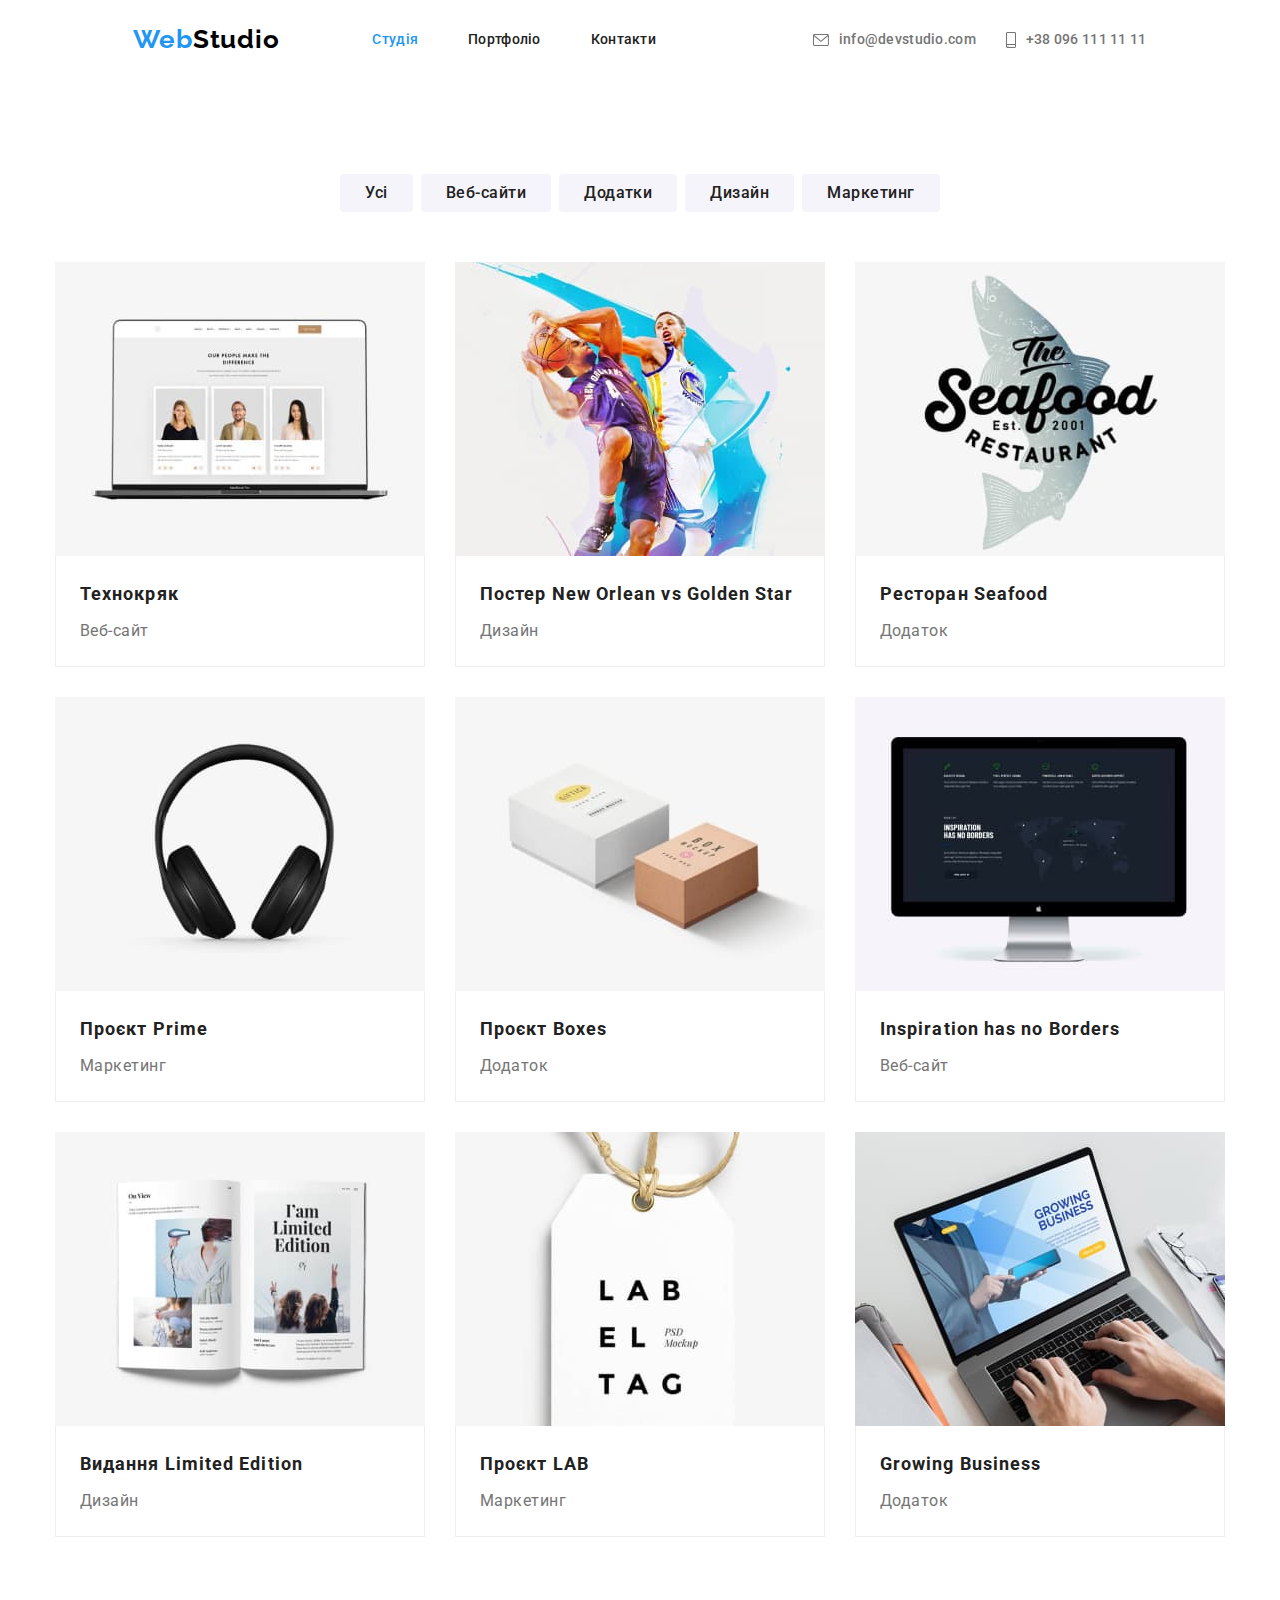
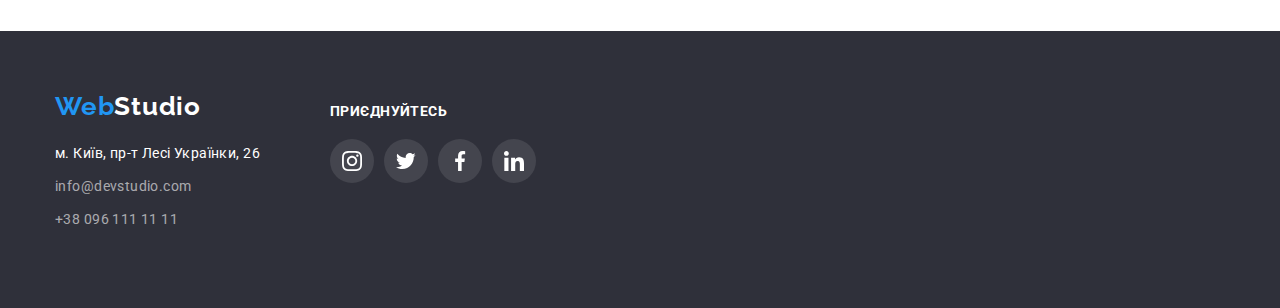
==== portfolio.html @ 87314dc2 "дз4 попытка1" ====
<!DOCTYPE html>
<html lang="ru">
  <head>
    <meta charset="UTF-8" />
    <meta http-equiv="X-UA-Compatible" content="IE=edge" />
    <meta name="viewport" content="width=device-width, initial-scale=1.0" />
    <title>Document</title>
    <link rel="preconnect" href="https://fonts.googleapis.com" />
    <link rel="preconnect" href="https://fonts.gstatic.com" crossorigin />
    <link
      href="https://fonts.googleapis.com/css2?family=Raleway:wght@700&family=Roboto:wght@400;500;700;900&display=swap"
      rel="stylesheet"
    />
    <link
      rel="stylesheet"
      href="https://cdnjs.cloudflare.com/ajax/libs/modern-normalize/1.1.0/modern-normalize.min.css"
    />
    <link rel="stylesheet" href="./css/style.css" />
  </head>
  <body>
    <!--шапка сайта-->

    <header>
      <div class="container main-nav">
        <nav class="main-nav">
          <a href="./index.html" class="logo"
            ><span class="logo-web" lang="en">Web</span
            ><span class="logo-studio" lang="en">Studio</span></a
          >
          <ul class="site-nav">
            <li class="item">
              <a href="./index.html" class="link current">Студія</a>
            </li>
            <li class="item">
              <a href="./portfolio.html" class="link">Портфоліо</a>
            </li>
            <li class="item"><a href="" class="link">Контакти</a></li>
          </ul>
        </nav>
        <div class="header-contact">
        <ul class="contact-list main-nav">
          <li class="li-contact"> 
            <a class="link-mail" href="info@devstudio.com" aria-label="envelope"><svg class="icon-header" width="16" height="12">
              <use href="./images/icon.svg#icon-envelope1"></use></svg>info@devstudio.com</a>
             </li>

          <li class="li-contact"><a class="link-mail" href="tel:+380961111111" aria-label="phone"><svg class="icon-header" width="10" height="16">
            <use href="./images/icon.svg#icon-smartphone1"></use></svg>+38 096 111 11 11</a></li>
        </ul></div>
      </div>
    </header>

    <!-- меню -->
    <main>
      <section class="portfolio">
        <div class="container">
          <h1 class="portfolio-title">портфолио</h1>
          <ul class="portfolio-list">
            <li class="portfolio-link-button">
              <button type="button" class="button-portfolio">Усі</button>
            </li>
            <li class="portfolio-link-button">
              <button type="button" class="button-portfolio">Веб-сайти</button>
            </li>
            <li class="portfolio-link-button">
              <button type="button" class="button-portfolio">Додатки</button>
            </li>
            <li class="portfolio-link-button">
              <button type="button" class="button-portfolio">Дизайн</button>
            </li>
            <li class="portfolio-link-button">
              <button type="button" class="button-portfolio">Маркетинг</button>
            </li>
          </ul>

          <!-- project -->

          <ul class="project-list">
            <li class="project-link">
              <img
                class="project-img"
                src="./images/6.jpg"
                alt="Технокряк"
                width="370"
              />
              <div class="description">
                <h2 class="project-title">Технокряк</h2>
                <p class="project-desc">Веб-сайт</p>
              </div>
            </li>
            <li class="project-link">
              <img
                class="project-img"
                src="./images/7.jpg"
                alt="Постер New Orlean vs Golden Star"
                width="370"
              />
              <div class="description">
                <h2 class="project-title">
                  Постер <span lang="en">New Orlean vs Golden Star</span>
                </h2>
                <p class="project-desc">Дизайн</p>
              </div>
            </li>
            <li class="project-link">
              <img
                class="project-img"
                src="./images/8.jpg"
                alt="Ресторан Seafood"
                width="370"
              />
              <div class="description">
                <h2 class="project-title">
                  Ресторан <span lang="en">Seafood</span>
                </h2>
                <p class="project-desc">Додаток</p>
              </div>
            </li>
            <li class="project-link">
              <img
                class="project-img"
                src="./images/9.jpg"
                alt="Проєкт Prime"
                width="370"
              />
              <div class="description">
                <h2 class="project-title">
                  Проєкт <span lang="en">Prime</span>
                </h2>
                <p class="project-desc">Маркетинг</p>
              </div>
            </li>
            <li class="project-link">
              <img
                class="project-img"
                src="./images/10.jpg"
                alt="Проєкт Boxes"
                width="370"
              />
              <div class="description">
                <h2 class="project-title">
                  Проєкт <span lang="en">Boxes</span>
                </h2>
                <p class="project-desc">Додаток</p>
              </div>
            </li>
            <li class="project-link">
              <img
                class="project-img"
                src="./images/11.jpg"
                alt="Inspiration has no Borders"
                width="370"
              />
              <div class="description">
                <h2 class="project-title" lang="en">
                  Inspiration has no Borders
                </h2>
                <p class="project-desc">Веб-сайт</p>
              </div>
            </li>
            <li class="project-link">
              <img
                class="project-img"
                src="./images/12.jpg"
                alt="Видання Limited Edition"
                width="370"
              />
              <div class="description">
                <h2 class="project-title">
                  Видання <span lang="en">Limited Edition</span>
                </h2>
                <p class="project-desc">Дизайн</p>
              </div>
            </li>
            <li class="project-link">
              <img
                class="project-img"
                src="./images/13.jpg"
                alt="Проєкт LAB"
                width="370"
              />
              <div class="description">
                <h2 class="project-title">Проєкт <span lang="en">LAB</span></h2>
                <p class="project-desc">Маркетинг</p>
              </div>
            </li>
            <li class="project-link">
              <img
                class="project-img"
                src="./images/14.jpg"
                alt="Growing Business"
                width="370"
              />
              <div class="description">
                <h2 class="project-title" lang="en">Growing Business</h2>
                <p class="project-desc">Додаток</p>
              </div>
            </li>
          </ul>
        </div>
      </section>
    </main>
    <!-- Футер -->
    <footer class="foter">
      <div class="container">
        <div class="foter-address">
          <a href="./index.html" class="logo"
            ><span class="logo-web-foter" lang="en">Web</span
            ><span class="studio-foter" lang="en">Studio</span></a
          >
          <address class="address">
            <ul class="address-list">
              <li class="contact-adress">
                <a
                  href="https://www.google.com/maps/place/%D0%B1%D1%83%D0%BB.+%D0%9B%D0%B5%D1%81%D0%B8+%D0%A3%D0%BA%D1%80%D0%B0%D0%B8%D0%BD%D0%BA%D0%B8,+26,+%D0%9A%D0%B8%D0%B5%D0%B2,+02000/@50.4266483,30.5383157,18.25z/data=!4m5!3m4!1s0x40d4cf0e033ecbe9:0x57a4dffefec77da0!8m2!3d50.4265807!4d30.5383858"
                  target="blank"
                  rel="noopener noreferrer"
                  >м. Київ, пр-т Лесі Українки, 26</a
                >
              </li>
              <li class="contact-footer">
                <a href="info@devstudio.com">info@devstudio.com</a>
              </li>
              <li class="contact-footer">
                <a href="tel:+380961111111">+38 096 111 11 11</a>
              </li>
            </ul>
          </address>
        </div>
        <section class="section-seti">
          <div class="footer-seti">
            <h2 class="section-title-foter">ПРИЄДНУЙТЕСЬ</h2>
            <ul class="seti-list">
              <li class="seti-link">
                <a href="https://www.instagram.com/" aria-label="instagram"><svg class="icon" width="20" height="20">
                  <use href="./images/icon.svg#icon-instagram1"></use></svg></a>
                
              </li>
              <li class="seti-link">
                <a href="https://twitter.com/" aria-label="twitter"><svg class="icon" width="20" height="20">
                  <use href="./images/icon.svg#icon-twiter1"></use></svg></a>
                
              </li>
              <li class="seti-link">
                <a href="https://www.facebook.com/" aria-label="facebook"><svg class="icon" width="20" height="20">
                  <use href="./images/icon.svg#icon-facebook1"></use></svg></a>
                
              </li>
              <li class="seti-link">
                <a href="https://www.linkedin.com/" aria-label="linkedin"><svg class="icon" width="20" height="20">
                  <use href="./images/icon.svg#icon-linkedin1"></use></svg></a>
                
              </li>
            </ul>
          </div>
        </section>
      </div>
    </footer>
  </body>
</html>
---- css/style.css ----
/* основа #757575*/
/* второстепенный #212121*/
/* фон #FFFFFF*/
/* подсветка #2196F3*/
*,
*::before,
*::after {box-sizing: border-box;
}
:root {
  --primari-text-color: #757575;
  --title-text-color: #212121;
  --accent-color: #2196f3;
  --primari-white-color: #ffffff;
  --secondary-bg-color: #f5f4fa;
}
body {
  color: var(--primari-text-color);
  font-family: "Roboto", sans-serif;
  letter-spacing: 0.03em;
}
ul {
  padding: 0;

  list-style: none;
}
a {
  text-decoration: none;
}
img {
  display: block;
  max-width: 100%;
  height: auto;
}
/* Conteiner */
.container {
  width: 1200px;
  padding-left: 15px;
  padding-right: 15px;
  margin-left: auto;
  margin-right: auto;
  
}

/* header logo*/


.logo {
  display: flex;
  font-family: "Raleway", sans-serif;
  font-size: 26px;
  line-height: 1.2;
  font-weight: 700;
  font-style: normal;

  letter-spacing: 0.03em;
}

.logo-web {
  color: var(--accent-color);
}
.logo-studio {
  color: #000000;
}

/* header nav */
.site-nav {
  display: flex;
  margin-left: 93px;
  margin-top: 0;
  margin-bottom: 0;
}

.site-nav .item:not(:last-child) {
  margin-right: 50px;
}
.site-nav .link {
  display: block;
  padding-top: 32px;
  padding-bottom: 32px;

  color: var(--title-text-color);

  font-size: 14px;
  line-height: 1.14;
  letter-spacing: 0.02em;
  font-weight: 500;
}
.site-nav .link:hover,
.site-nav .link:focus {
  color: var(--accent-color);
}
.site-nav .link.current {
  color: var(--accent-color);
}

.icon-header{
  fill: currentColor;
margin-right: 10px;}

/* contact nav */
.main-nav {
  display: flex;
  align-items: center;
  justify-content: space-around;
}

.contact-list {
  display: flex;
  
  margin-left: auto;
  margin-top: 0;
  margin-bottom: 0;
}

.contact-list li:not(:last-child) {
  margin-right: 30px;
}
.contact-list a {
  
  display: flex;
align-items: center;
justify-content: center;
  color: var(--primari-text-color);

  font-size: 14px;
  line-height: 1.14;
  letter-spacing: 0.02em;
  font-weight: 500;
}
.contact-list a:hover,
.contact-list a:focus {
  color: var(--accent-color);
}
.li-contact{justify-content: center;
align-items: center;}
/* hero */
.section-hero {
  background-color: #2f303a;
  background-image: linear-gradient(
    rgba(47, 48, 58, 0.4),
    rgba(47, 48, 58, 0.4)),
    
  url('../images/fon.jpg');
  background-position: 50%;
  background-repeat: no-repeat;
background-size: contain;
  
  
  padding-top: 200px;
  padding-bottom: 200px;
}
.section-hero .container {
  text-align: center;
  
}
.hero-title {
  text-transform: uppercase;
  margin-top: 0;
  margin-bottom: 30px;
  font-size: 44px;
  line-height: 1.4;
  text-align: center;
  min-width: 696px;
  color: var(--primari-white-color);

  letter-spacing: 0.06em;
}

.button-hero {
  margin-right: auto;
  margin-left: auto;
  padding: 10px 32px;

  border-radius: 4px;
  border: none;

  color: var(--primari-white-color);
  background-color: var(--accent-color);

  font-weight: 700;
  font-size: 16px;
  line-height: 1.88;
  letter-spacing: 0.06em;
}

/* section */
.section-benefits{
  padding-top: 94px;
}
.logo-benefits{
  display: flex;
  background-color: var(--secondary-bg-color);
  border-radius: 4px;
  height: 120px;
justify-content: center;
align-items: center;
margin-bottom: 30px;}
.title {
  margin-top: 0;
  margin-bottom: 50px;
  color: var(--title-text-color);

  font-weight: 700;
  font-size: 36px;
  line-height: 1, 16;
  text-align: center;
  letter-spacing: 0.03em;
}

.section-benefits .benefits-title {
  position: absolute;
  white-space: nowrap;
  width: 1px;
  height: 1px;
  overflow: hidden;
  border: 0;
  padding: 0;
  clip: rect(0 0 0 0);
  clip-path: inset(50%);
  margin: -1px;
}

.top-benefits {
  margin-top: 0;
  margin-bottom: 10px;
  color: var(--title-text-color);

  font-size: 14px;
  line-height: 1.14;
  letter-spacing: 0.03em;
  text-transform: uppercase;
}

.benefits-list {
  display: flex;
  margin-top: 0;
  margin-bottom: 0;
  margin-left: auto;
  margin-right: auto;
  gap: 30px;
  flex-basis: calc((100%-3*30px)/4);
}

.benefits-img {
  margin-bottom: 30px;
}

.benefits-iten {
  width: 270px;
}



.paragraph-benefits {
  margin-top: 0;
  margin-bottom: 0;
  font-size: 14px;
  line-height: 1.71;
  letter-spacing: 0.03em;

  color: var(--primari-text-color);
}

/* studio */
.studio{
  padding-top: 94px;
  padding-bottom: 94px;
}
.studio-list {
  display: flex;
  margin-bottom: 0;
  margin-top: 0;
  gap: 30px;
  flex-basis: calc((100%-2*30px)/3);
}


/* section comand */
.section-comand{
  padding-top: 94px;
  padding-bottom: 94px;
}
.section-comand {
  background-color: var(--secondary-bg-color);
  text-align: center;
}
.comand-list {
  display: flex;
  margin-bottom: 0;
  margin-top: 0;
  flex-basis: calc((100%-30px*3)/4) ;
  gap: 30px;
}

.comand-iten {
  width: 270px;
  background-color: var(--primari-white-color);
  box-shadow: 0px 1px 3px rgba(0, 0, 0, 0.12), 0px 1px 1px rgba(0, 0, 0, 0.14), 0px 2px 1px rgba(0, 0, 0, 0.2);
border-radius: 0px 0px 4px 4px;
}

.comand-information {
  padding-top: 30px;
  padding-bottom: 30px;
}

.paragraph-comand {
  margin-top: 0;
  margin-bottom: 16px;
  color: var(--primari-text-color);

  font-weight: 400;
  font-size: 16px;
  line-height: 0.84;
  text-align: center;
  letter-spacing: 0.03em;
}

.networks{width: 44px;
height: 44px;}
.networks:not(:last-child){margin-right: 10px;}
.networks a{ 
  display: flex;
 color:#AFB1B8;
 justify-content: center;
  align-items: center;
  width: 100%;
  height:100%;
}

  .icon{
    fill: currentColor;
    display: block;}


.networks a:hover,
.networks a:focus{color: white;
  background-color: var(--accent-color);
border-radius: 50%;}


.section-name {
  margin-top: 0;
  margin-bottom: 10px;

  color: var(--title-text-color);

  font-weight: 500;
  font-size: 16px;
  line-height: 1.18;
  text-align: center;
  letter-spacing: 0.03em;
}
.comand-networks {
  display: flex;
justify-content: center;
fill: currentColor;
}




/* clients */
.clients{
  padding-top: 94px;
  padding-bottom: 106px;
  
}
.client-item a{display: flex;
  width: 170px;
  height: 92px;
  color: #AFB1B8;
  border: 1px solid  #AFB1B8;
  border-radius: 4px;
  justify-content: center;
  align-items: center;
}

.client-item .icon{display: block;
  fill:currentColor ;}

.clients a:hover,
.clients a:focus {
  color: var(--accent-color);
}
.client-list {
  margin-bottom: 0;
  margin-top: 0;
  display: flex;
  gap: 30px;
  flex-basis: calc((100%-30px*5)/6);
}

/* foter */


address {
  font-style: normal;
}
.contact-adress a {
  font-weight: 400;
  font-size: 14px;
  line-height: 1.71;
  letter-spacing: 0.03em;
  color: var(--primari-white-color);
}

.contact-adress a:hover,
.contact-adress a:focus {
  color: var(--accent-color);
}
.address-list li:not(:last-child) {
  margin-bottom: 9px;
}
footer {
  background-color: #2f303a;
  padding-top: 60px;
  padding-bottom: 60px;
}

.foter .logo {
  margin-bottom: 20px;
  margin-top: 0;
}
.logo-web-foter {
  color: var(--accent-color);
}
.studio-foter {
  color: var(--primari-white-color);
}
.contact-footer a {
  color: rgba(255, 255, 255, 0.6);

  font-weight: 400;
  font-size: 14px;
  line-height: 1.71;
  letter-spacing: 0.03em;
}

.contact-footer a:hover,
.contact-footer a:focus {
  color: var(--accent-color);
}
.section-title-foter {
  margin-bottom: 20px;
  font-style: normal;
  font-weight: 700;
  font-size: 14px;

  color: var(--primari-white-color);

  line-height: 16px;
  letter-spacing: 0.03em;
  text-transform: uppercase;
}

.foter .container {
  display: flex;
}
.foter-address {
  display: block;
  margin-right: 70px;
}

.footer-seti {
  display: block;
}

.seti-list {
  display: flex;
}

.seti-link{display: flex;
  width: 44px;
height: 44px;
margin-right: 10px;

justify-content: center;
align-items: center;
border-radius:50% ;
background-color:rgba(255, 255, 255, 0.1);;

}

.seti-link:hover,
.seti-link:focus{
  border-radius: 50%;
  background-color: var(--accent-color);}

.seti-link a {display: flex;
  color: var(--primari-white-color);}

.seti-link .icon{
  display: block;
   fill: currentColor;}
/* portfolio */
.header-portfolio {
  border-bottom: 1px solid #ececec;
}
.portfolio{
  padding-top: 94px;
  padding-bottom: 94px;
}
.container .line {
  padding: 0;
  border-bottom: 6px solid #d9d9d9;
  width: 1170px;
  margin-bottom: 89px;
  justify-content: center;
}
/* button portfolio */

.button-portfolio {
  display: inline-block;
  font-weight: 500;
  padding: 6px 25px;
  border-radius: 4px;
  max-width: 100%;
  font-size: 16px;
  line-height: 1.62;
  text-align: center;
  letter-spacing: 0.03em;
}
.description {
  padding: 20px 24px;
  
  border: 1px solid #EEEEEE;
  border-top: none;
}
.button-portfolio:hover,
.button-portfolio:focus {
  color: var(--primari-white-color);
  background-color: var(--accent-color);
  box-shadow: 0px 3px 1px rgba(0, 0, 0, 0.1),
   0px 1px 2px rgba(0, 0, 0, 0.08),
    0px 2px 2px rgba(0, 0, 0, 0.12);
}

.portfolio-list {
  display: flex;
  justify-content: center;
  gap: 8px;
  flex-basis: calc((100%-8px*4)/5);
  margin-top: 0;
  margin-bottom: 50px;
  min-width: 74px;}

/* section portfolio */

.project-link:hover{
  box-shadow: 0px 1px 1px rgba(0, 0, 0, 0.12),
   0px 4px 4px rgba(0, 0, 0, 0.06),
    1px 4px 6px rgba(0, 0, 0, 0.16);}

.project-title {
  margin-top: 0;
  margin-bottom: 4px;
  font-weight: 700;
  font-size: 18px;
  line-height: 2;

  letter-spacing: 0.06em;
}

.project-desc {
  margin-top: 0;
  margin-bottom: 0;
  font-weight: 400;
  font-size: 16px;
  line-height: 1.88;
  color: var(--primari-text-color);

  letter-spacing: 0.03em;
}
.portfolio {
  text-decoration: none;
  font-size: 16px;
  line-height: 1.9;
  letter-spacing: 0.03em;

  color: var(--title-text-color);

  font-weight: 700;
  font-size: 18px;
  line-height: 2;

  letter-spacing: 0.06em;
}
.project-list li:nth-last-child(3n + 1) {
  margin-right: 0;
}

.project-list {
  display: flex;
  margin-top: 0;
  margin-bottom: 0;
  flex-wrap: wrap;
  gap: 30px;
  flex-basis: calc((100%-30px*2)/3);
}

.button-portfolio {
  border: none;

  font-size: 16px;
  line-height: 1.62;

  color: var(--title-text-color);
  background-color: var(--secondary-bg-color);

  text-align: center;
  letter-spacing: 0.03em;
}

.button-portfolio:hover,
.button-portfolio:focus {
  color: var(--primari-white-color);
  background-color: var(--accent-color);
}

.portfolio .portfolio-title {
  display: none;
}
.portfolio .portfolio-desc {
  font-size: 16px;
  line-height: 1.88;
  letter-spacing: 0.03em;
}
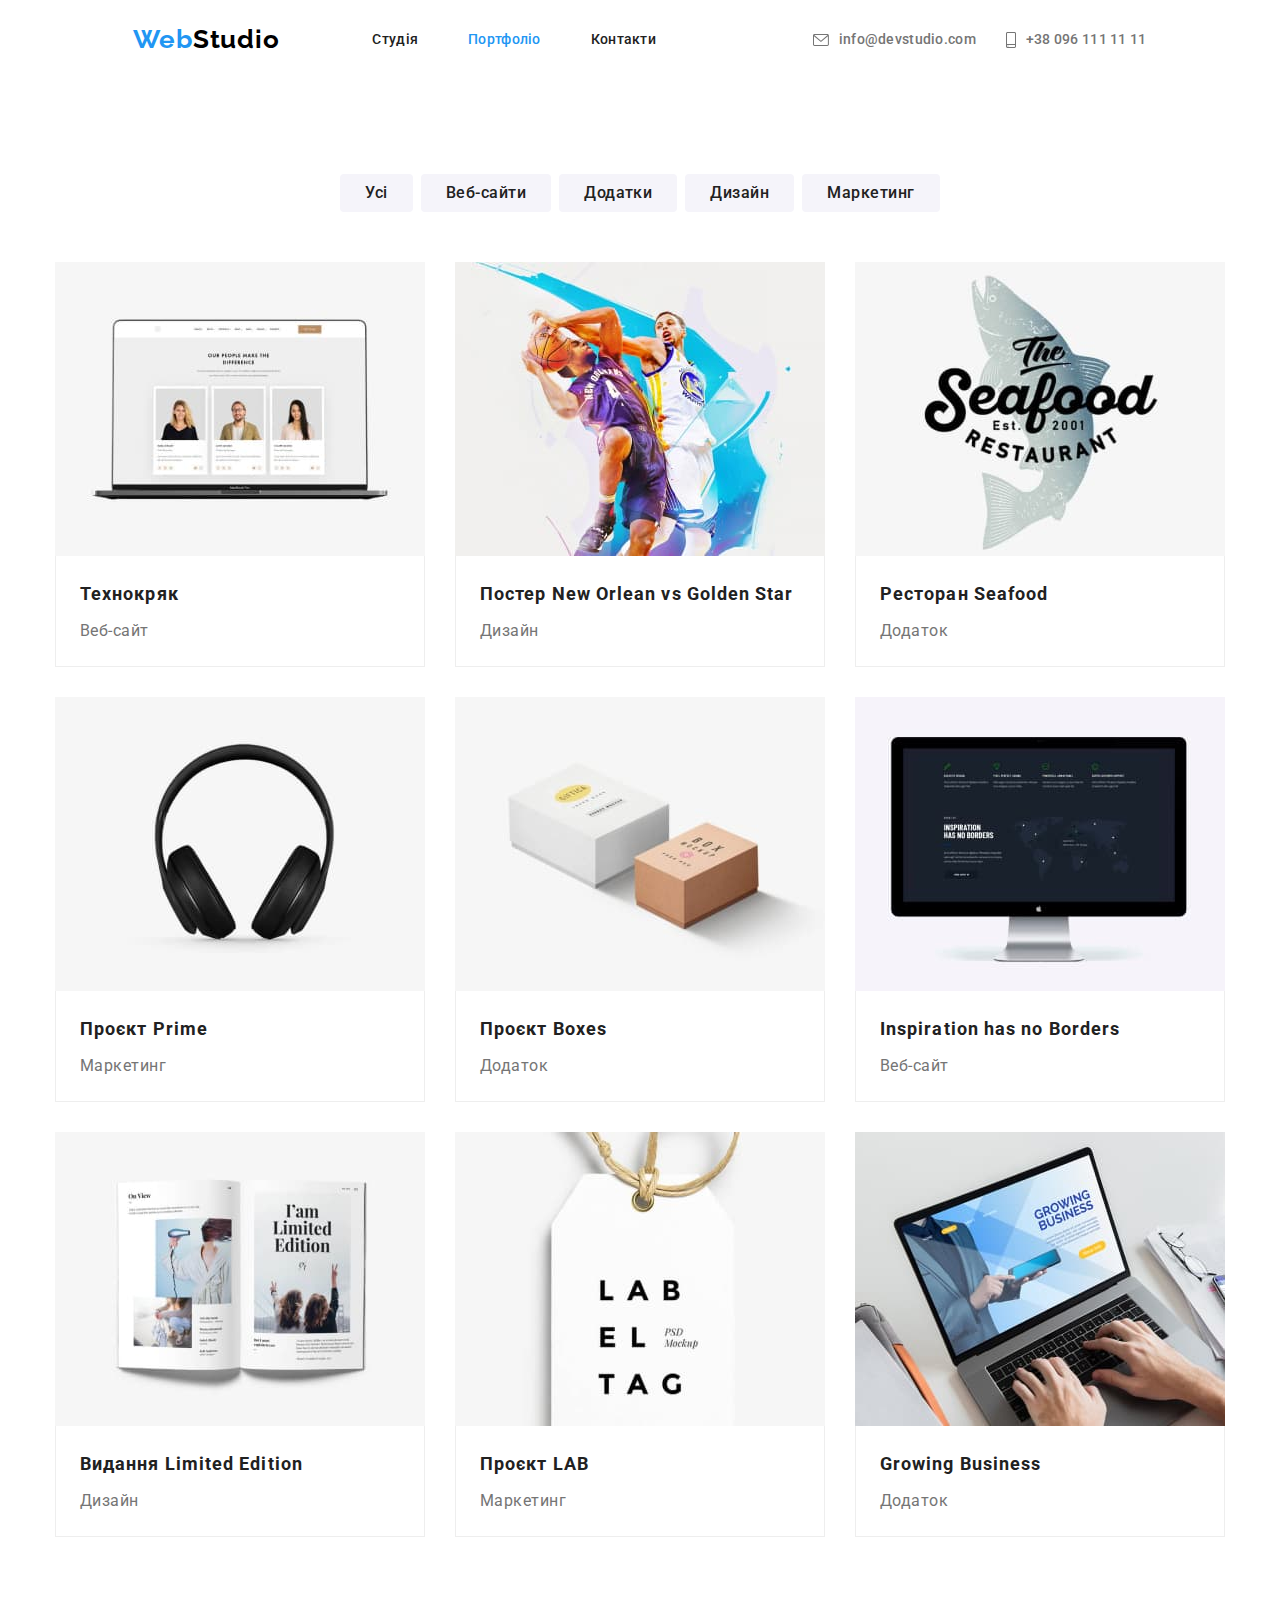
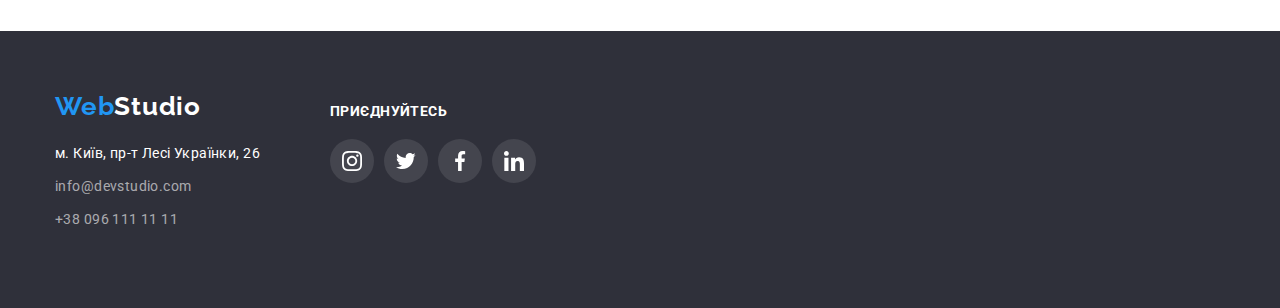
==== commit 4a483989: "дз 1" ====
--- a/portfolio.html
+++ b/portfolio.html
@@ -29,10 +29,10 @@
           >
           <ul class="site-nav">
             <li class="item">
-              <a href="./index.html" class="link current">Студія</a>
+              <a href="./index.html" class="link ">Студія</a>
             </li>
             <li class="item">
-              <a href="./portfolio.html" class="link">Портфоліо</a>
+              <a href="./portfolio.html" class="link current">Портфоліо</a>
             </li>
             <li class="item"><a href="" class="link">Контакти</a></li>
           </ul>
--- a/css/style.css
+++ b/css/style.css
@@ -191,6 +191,7 @@
   display: flex;
   background-color: var(--secondary-bg-color);
   border-radius: 4px;
+  width:270px;
   height: 120px;
 justify-content: center;
 align-items: center;
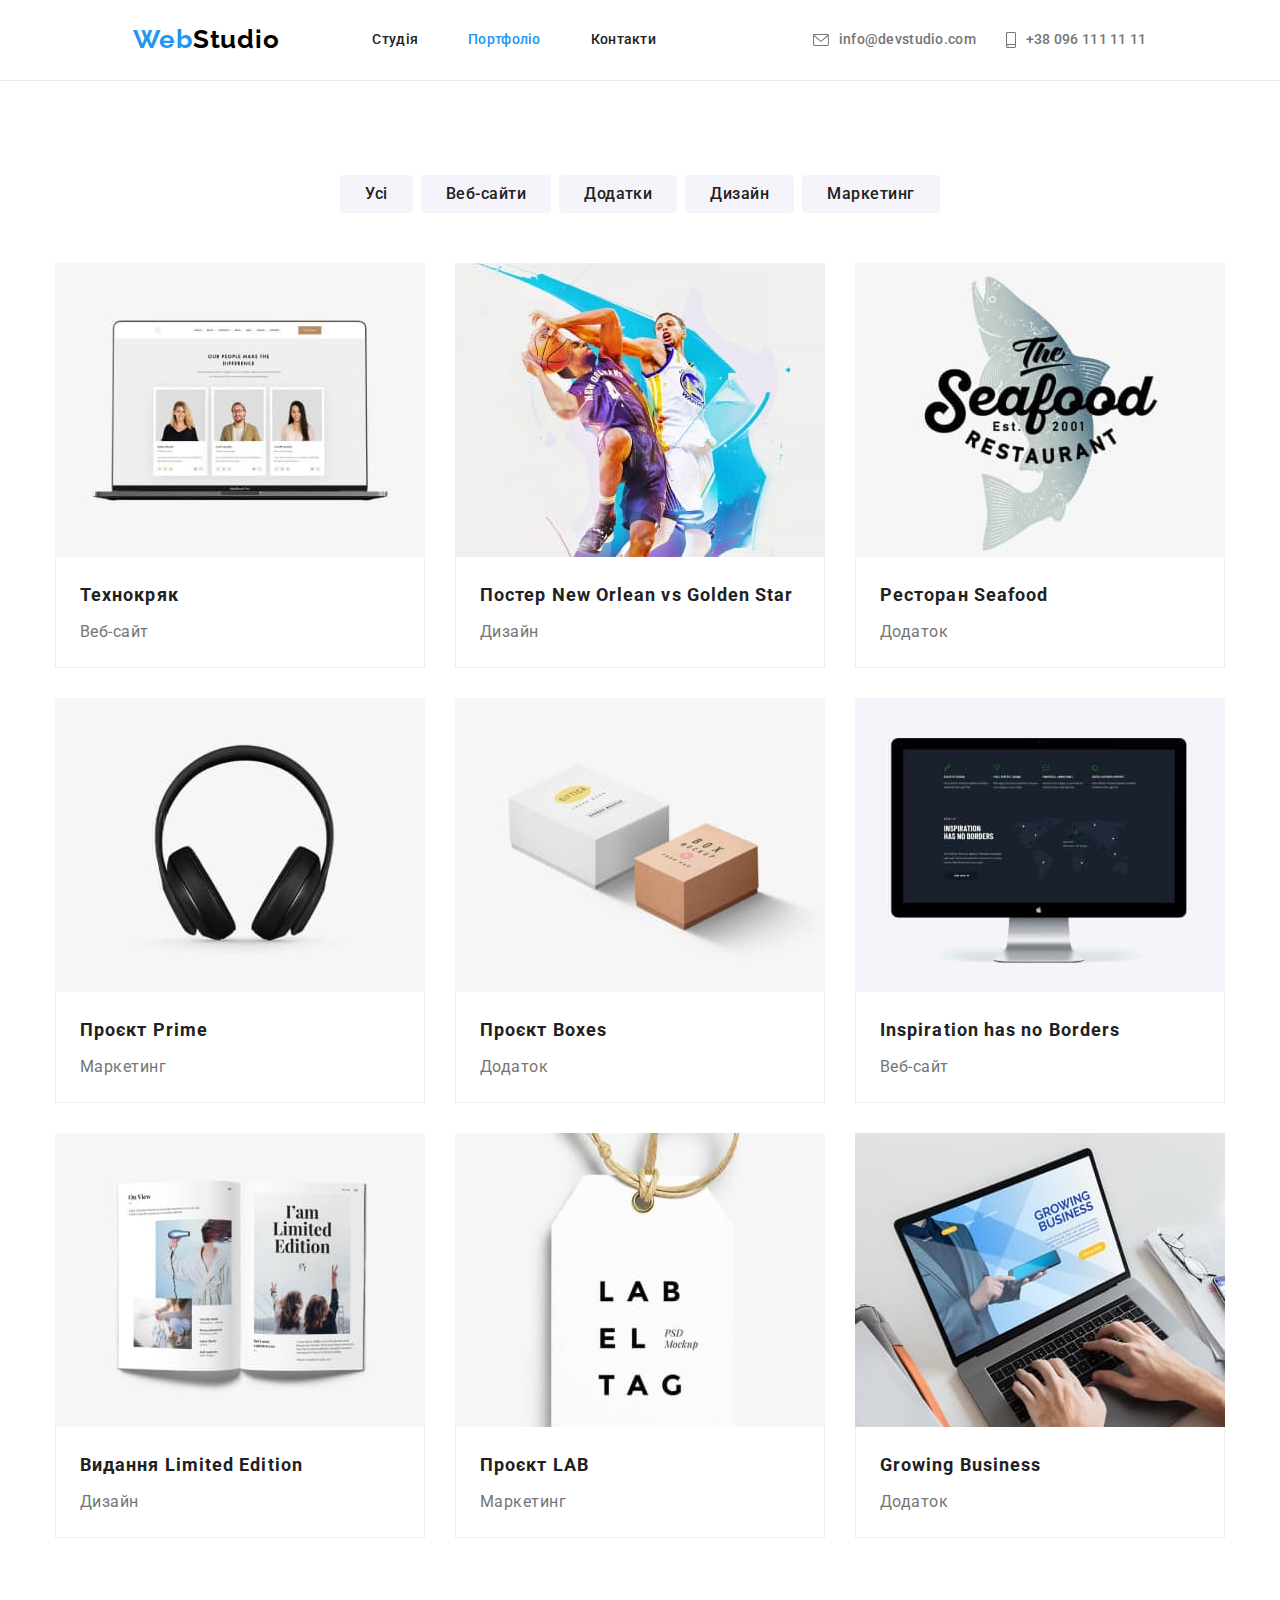
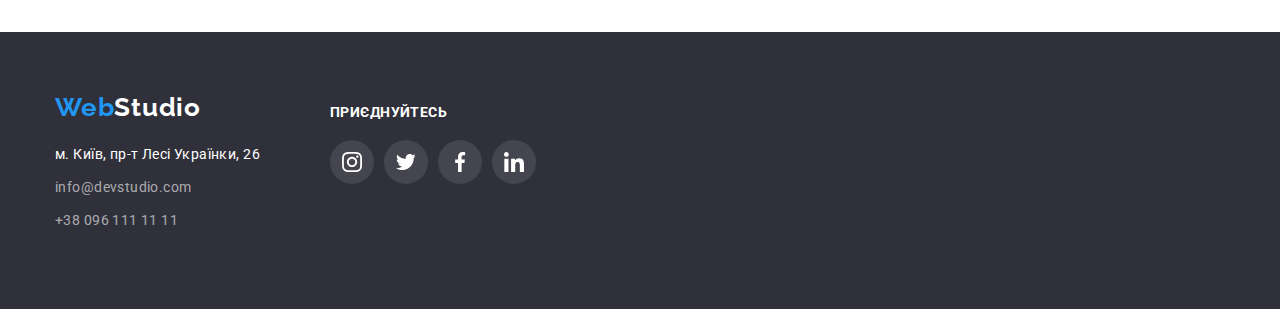
==== commit 4063f963: "дз 4.1" ====
--- a/portfolio.html
+++ b/portfolio.html
@@ -20,7 +20,7 @@
   <body>
     <!--шапка сайта-->
 
-    <header>
+    <header class="header-portfolio">
       <div class="container main-nav">
         <nav class="main-nav">
           <a href="./index.html" class="logo"
